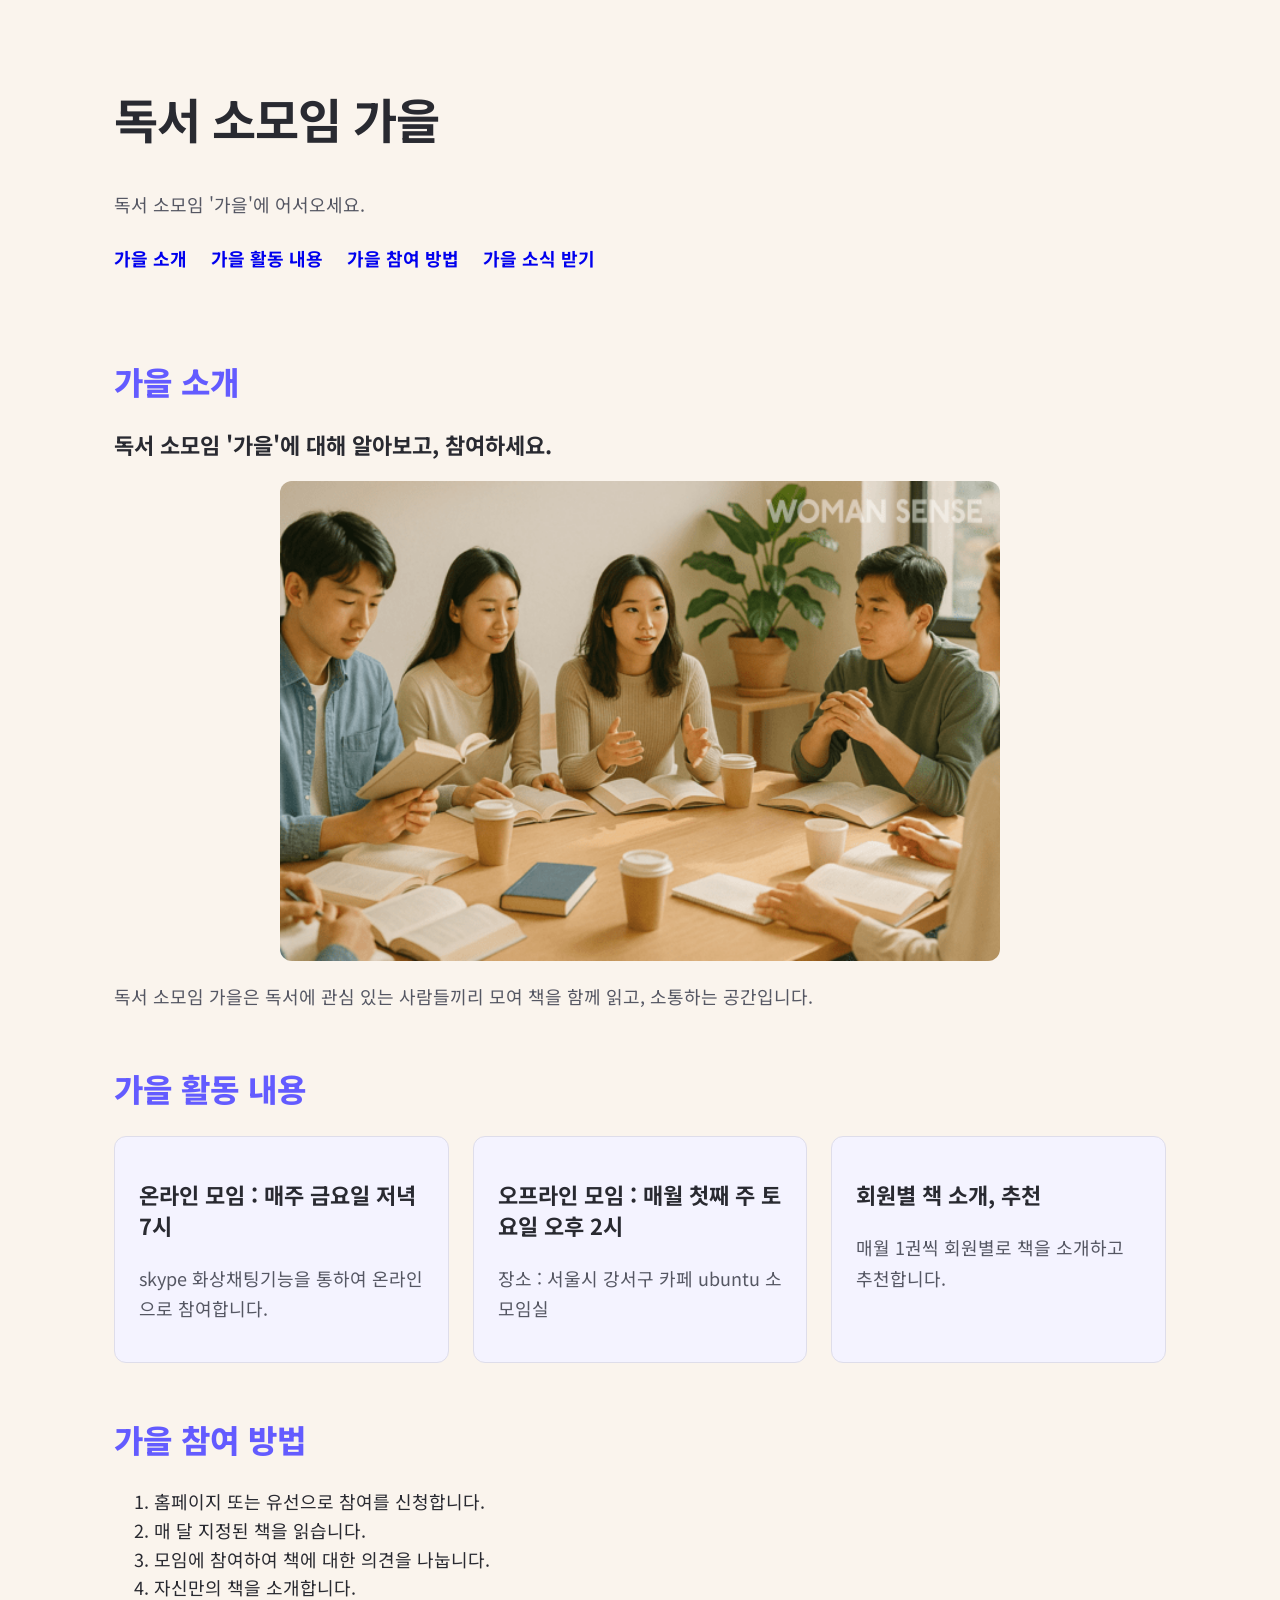
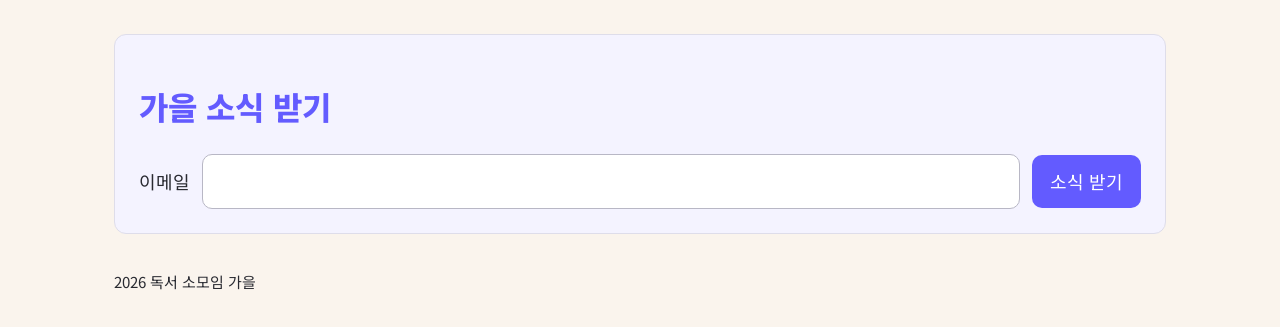
==== index.html @ 77565bc6 "3주차 css 실습" ====
<!DOCTYPE html>
<html lang="ko">
<head>
  <meta charset="UTF-8">
  <title>독서 가을</title>

  <link rel="preconnect" href="https://fonts.googleapis.com">
  <link rel="preconnect" href="https://fonts.gstatic.com" crossorigin>
  <link href="https://fonts.googleapis.com/css2?family=Noto+Sans+KR:wght@100..900&display=swap" rel="stylesheet">
  <link rel="stylesheet" href="style.css">
</head>
<body>
  <!-- UX계획

    사용자 : 독서 소모임 '가을'에 대해 알고 싶은 사람
    목적 : 독서 소모임 '가을'에 대한 정보를 전달하고 참여를 유도한다.
    핵심 행동 : 가을에 대한 정보를 확인하고 소모임에 참여한다.
    정보 순서 : 소모임 소개, 활동 내용, 참여 방법, 소식받기

    -->


    <header>
      <h1>독서 소모임 가을</h1>
      <p>독서 소모임 '가을'에 어서오세요.</p>

      <nav aria-label = "주요 메뉴">
          <a href = "#about"> 가을 소개</a>
          <a href = "#features"> 가을 활동 내용</a>
          <a href = "#steps"> 가을 참여 방법</a>
          <a href = "#subscribe"> 가을 소식 받기</a>
      </nav>
    </header>

    <main>
        <section id = "about">
          
          <h2>가을 소개 </h2>
          <h3>독서 소모임 '가을'에 대해 알아보고, 참여하세요.</h3>
      
          <img src="assets/images/service.png" 
                alt="독서 소모임 가을 이미지">
          <p> 독서 소모임 가을은 독서에 관심 있는 사람들끼리 모여 책을 함께 읽고, 소통하는 공간입니다. </p>

        </section>

        <section id="features">

          <h2>가을 활동 내용</h2>
          <ul class="features-list">
            <li class="feature-card">
              <h3> 온라인 모임 : 매주 금요일 저녁 7시 </h3>
              <p> skype 화상채팅기능을 통하여 온라인으로 참여합니다.</p>
            </li>
            
            <li class="feature-card">
              <h3> 오프라인 모임 : 매월 첫째 주 토요일 오후 2시 </h3>
              <p> 장소 : 서울시 강서구 카페 ubuntu 소모임실</p>
            </li>
            <li class="feature-card">
              <h3> 회원별 책 소개, 추천</h3>
              <p> 매월 1권씩 회원별로 책을 소개하고 추천합니다.</p>
            </li>
          </ul>

        </section>
        
        <section id = "steps">
          
             <h2> 가을 참여 방법 </h2>
               <ol>
                <li> 홈페이지 또는 유선으로 참여를 신청합니다. </li>
                <li> 매 달 지정된 책을 읽습니다. </li>
                <li> 모임에 참여하여 책에 대한 의견을 나눕니다. </li>
                <li> 자신만의 책을 소개합니다. </li>
               </ol>

        </section>
        
        <section id = "subscribe" class="subscribe-card">
          <h2> 가을 소식 받기 </h2>
          <form>
            <label for="email"> 이메일</label>
            <input type="email" id="email" name="email">
            <button type="submit"> 소식 받기 </button>
          
          </form>
       
          
        </section>
        
      </main>

    <footer>
      <small> 2026 독서 소모임 가을 </small>
      
    </footer>
    
    
    

 


</body>
</html>
---- style.css ----
body{
    color: #292a31;
    font-family: 'Noto Sans KR', sans-serif;
    font-size: 18px;
    line-height: 1.6;
    margin: 0;
    background-color: #faf4ed;
}

header,
main,
footer{
    max-width: 1100px;
    margin: 0 auto;
    padding-left: 24px;
    padding-right: 24px;
}

header{
    padding-top: 48px;
    padding-bottom: 32px;

}

section{
    margin-top: 56px;
}

footer{
    padding-top: 32px;
    padding-bottom: 32px;
}

img{
    display: block;
    width: 100%;
    max-width: 720px;
    height: auto;
    margin: 20px auto;
    border-radius: 12px;
}

nav{
    display: flex;
    gap: 24px;
    margin-top: 24px;
}

nav a{
    clolr: #5b5876;
    font-weight: 700;
    text-decoration: none;
   
}

h1{
    font-size: 48px;
    font-weight: 800px;
    line-weight: 1.2;
    letter-spacing: -0.02em;

}

h2{
     color: #635bff;
     font-size: 32px;
     font-weight: 800;
     line-height: 1.3;

}

h3{
    font-size: 22px;
    font-weight: 700;
    line-height: 1.4;
}

p{ 
    color: #555763;
    line-height: 1.7;
}


.features-list {
    list-style-type: none;
    padding-left: 0;
    margin: 0;
    display: flex;
    align-items: stretch;
    gap: 24px;
}

.feature-card{
    flex:1;
    padding: 20px 24px;
    margin-bottom: 0px;
    border: 1px solid #deddea;
    border-radius: 12px;
    background-color: #f4f3ff;
}


*,
*::before,
*::after {
    box-sizing: border-box;

}

.subscribe-card{
    padding: 24px;
    margin-top: 32px;
    background-color:#f4f3ff;
    border : 1px solid #deddea;
    border-radius: 12px;

}

form{
    display: flex;
    align-items: center;
    gap: 12px;
}

input{
    flex: 1;
    min-width: 0;
    padding: 12px;
    border: 1px solid #b8b7c5;
    border-radius: 10px;
}

button{
    padding: 12px 18px;
    border: 0;
    border-radius: 10px;
    color: #ffffff;
    background-color: #635bff;
    cursor: pointer;
    transition: background-color 0.2s, transform 0.2s;

}

input,
button{
    font: inherit;
    
}


button:hover{
    background-color: #4b43db;
}

button:focus, 
input:focus{
    outline: 3px solid #b965ff;
    outline-offset: 2px;

}

button:active{
    transform: translateY(1px);
}
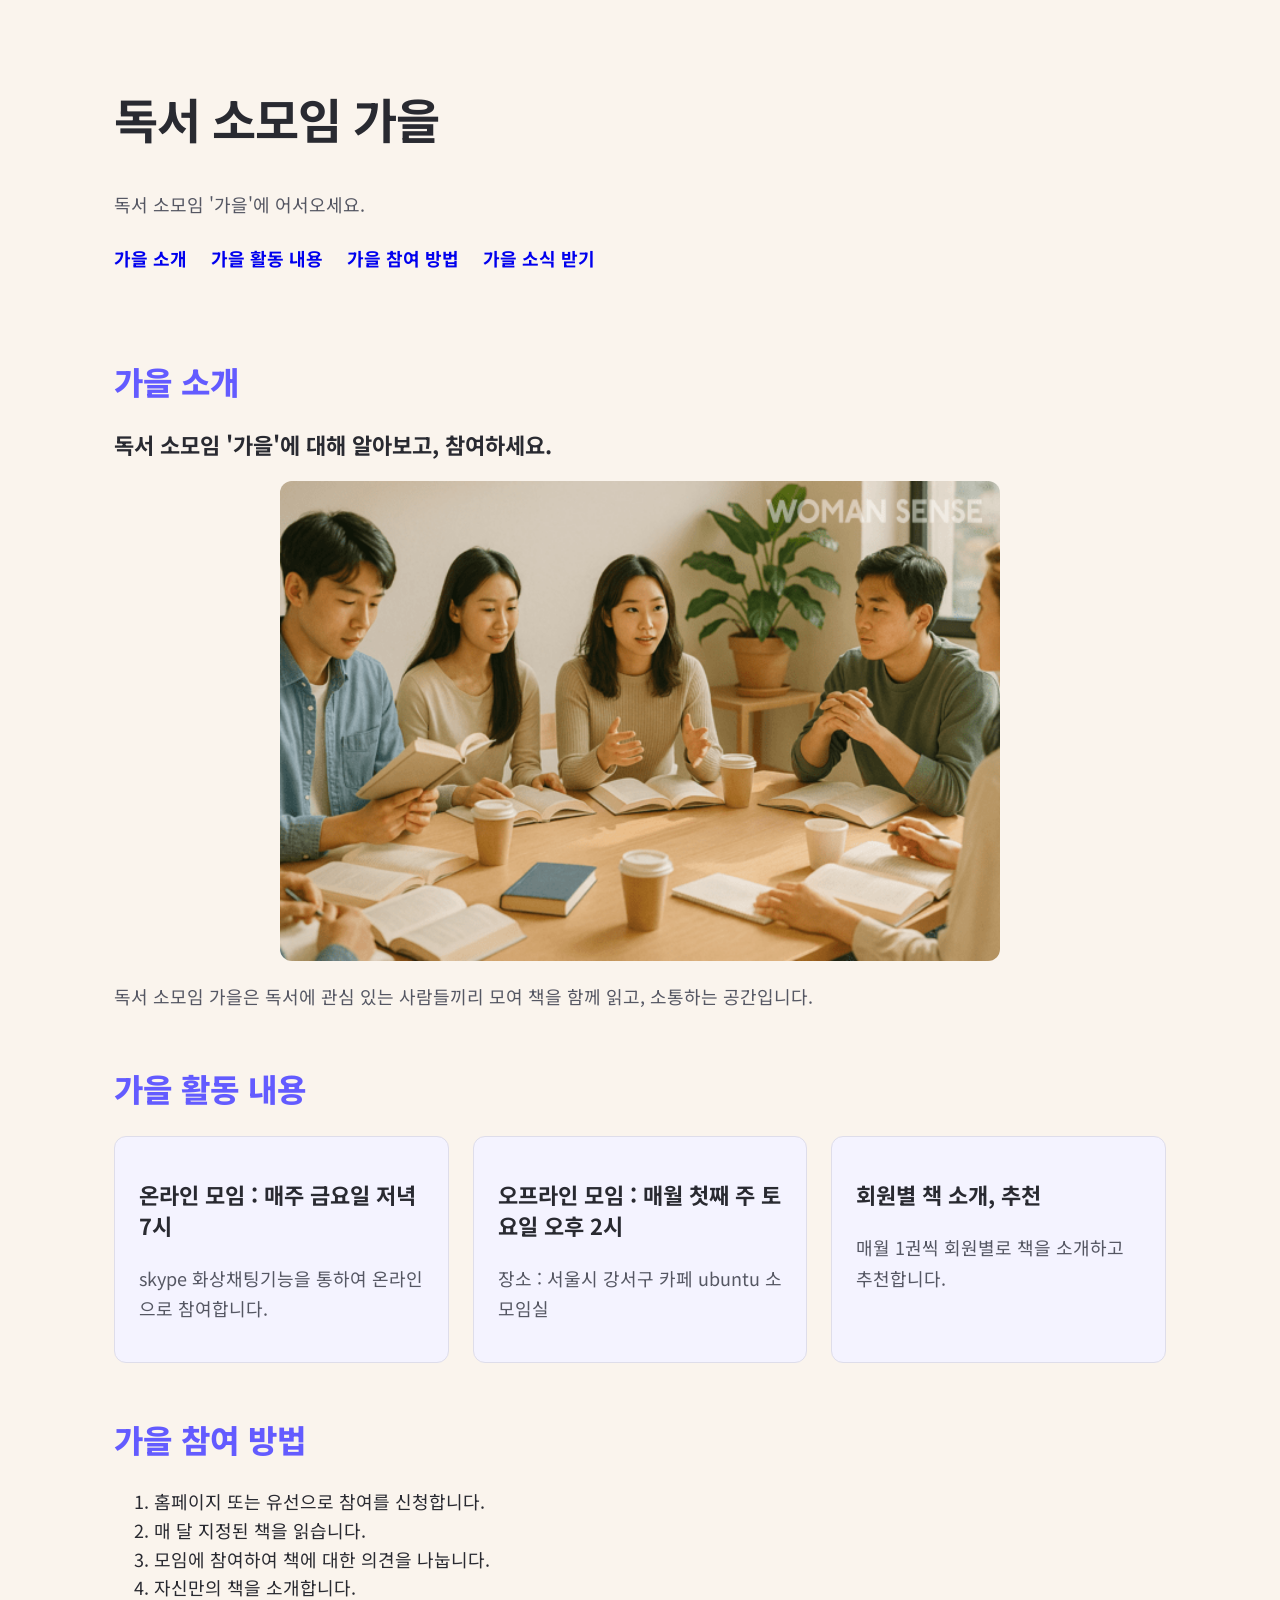
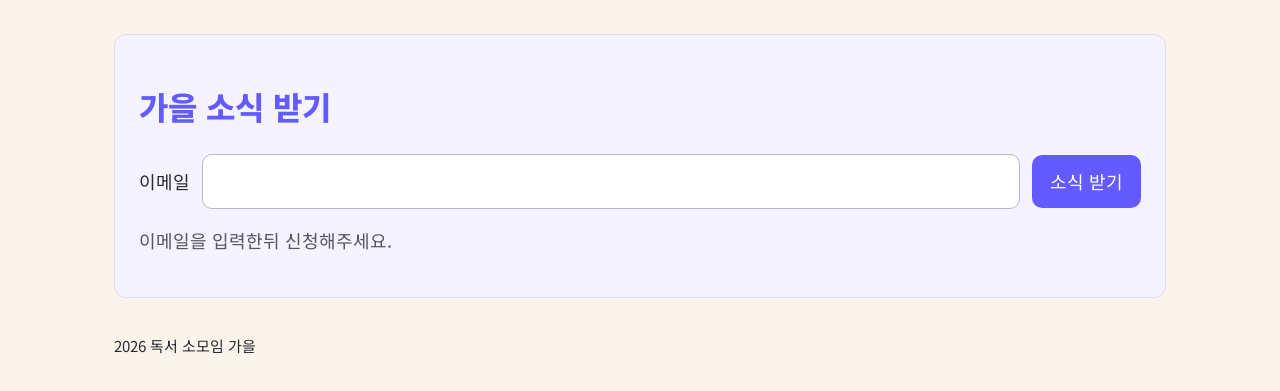
==== commit 2896b237: "5주차 javaScript 인터랙션 추가" ====
--- a/index.html
+++ b/index.html
@@ -2,6 +2,7 @@
 <html lang="ko">
 <head>
   <meta charset="UTF-8">
+  <meta name="viewport" content="width=device-width, initial-scale=1.0">
   <title>독서 가을</title>
 
   <link rel="preconnect" href="https://fonts.googleapis.com">
@@ -79,13 +80,14 @@
         
         <section id = "subscribe" class="subscribe-card">
           <h2> 가을 소식 받기 </h2>
-          <form>
+          <form id="subscribe-form">
             <label for="email"> 이메일</label>
             <input type="email" id="email" name="email">
-            <button type="submit"> 소식 받기 </button>
-          
+            <button id="subscribeButton" type="submit"> 소식 받기 </button>
           </form>
-       
+          <p id="subscribeMessage" aria-live="polite">
+              이메일을 입력한뒤 신청해주세요.
+          </p>
           
         </section>
         
@@ -99,8 +101,9 @@
     
     
 
- 
+   
 
+    <Script src="script.js"></Script>
 
 </body>
 </html>
--- a/style.css
+++ b/style.css
@@ -10,7 +10,12 @@
 header,
 main,
 footer{
+    /* 좁은 화면에서도 사용 가능한 너비에 맞춰 줄어듭니다 */
+    width: 100%;
+
+    /* 넓은 화면에서도 콘텐츠는 1100px보다 커지지 않습니다 */
     max-width: 1100px;
+
     margin: 0 auto;
     padding-left: 24px;
     padding-right: 24px;
@@ -42,6 +47,9 @@
 
 nav{
     display: flex;
+
+    flex-wrap: wrap;
+
     gap: 24px;
     margin-top: 24px;
 }
@@ -85,13 +93,16 @@
     list-style-type: none;
     padding-left: 0;
     margin: 0;
-    display: flex;
-    align-items: stretch;
+
+    display: grid;
+
+    grid-template-columns: repeat(auto-fit, minmax(260px, 1fr));
+
     gap: 24px;
 }
 
 .feature-card{
-    flex:1;
+    min-width: 0;
     padding: 20px 24px;
     margin-bottom: 0px;
     border: 1px solid #deddea;
@@ -163,3 +174,79 @@
     transform: translateY(1px);
 }
 
+#subscribeMessage{
+        margin-top: 16px;
+        color: #555763;
+}
+    
+#subscribeMessage.is-success {
+        color: #245c3a;
+        background-color: #e7f7ed;
+        padding: 12px;
+        border-radius: 10px;
+        font-weight: 700;
+}
+
+#subscribeButton:disabled{
+        color: #ffffff;
+        background-color: #a8a8b2;
+        cursor: not-allowed;}
+
+
+/* 웹페이지가 표시되는 가로 폭이 768px 이하일때만 적용 */
+@media (max-width: 768px){
+    body{
+        font-size: 16px;
+    }
+
+    header{
+        padding-top: 32px;
+        padding-bottom: 24px;
+    }
+
+    section{
+        margin-top: 40px;
+    }
+
+    h1{
+        font-size: 36px;
+    }
+
+    h2{
+        font-size: 28px;
+    }
+    /* 가로 메뉴를 위에서 아래로 배치 */
+    nav{
+        flex-direction: column;
+        align-items: stretch;
+        gap: 8px;
+    
+    }
+
+    nav a{
+        padding: 8px 0;
+    }
+   
+    .feature-list{
+       grid-template-columns: 1fr;
+        
+    }
+
+    /* 이메일 입력창과 버튼도 한 열로 배치*/
+    form{
+        flex-direction: column;
+        align-items: stretch;
+    }
+    
+    input,
+    button{
+        width: 100%;
+    }
+
+    button{
+        min-height: 48px;
+    }
+
+
+}
+
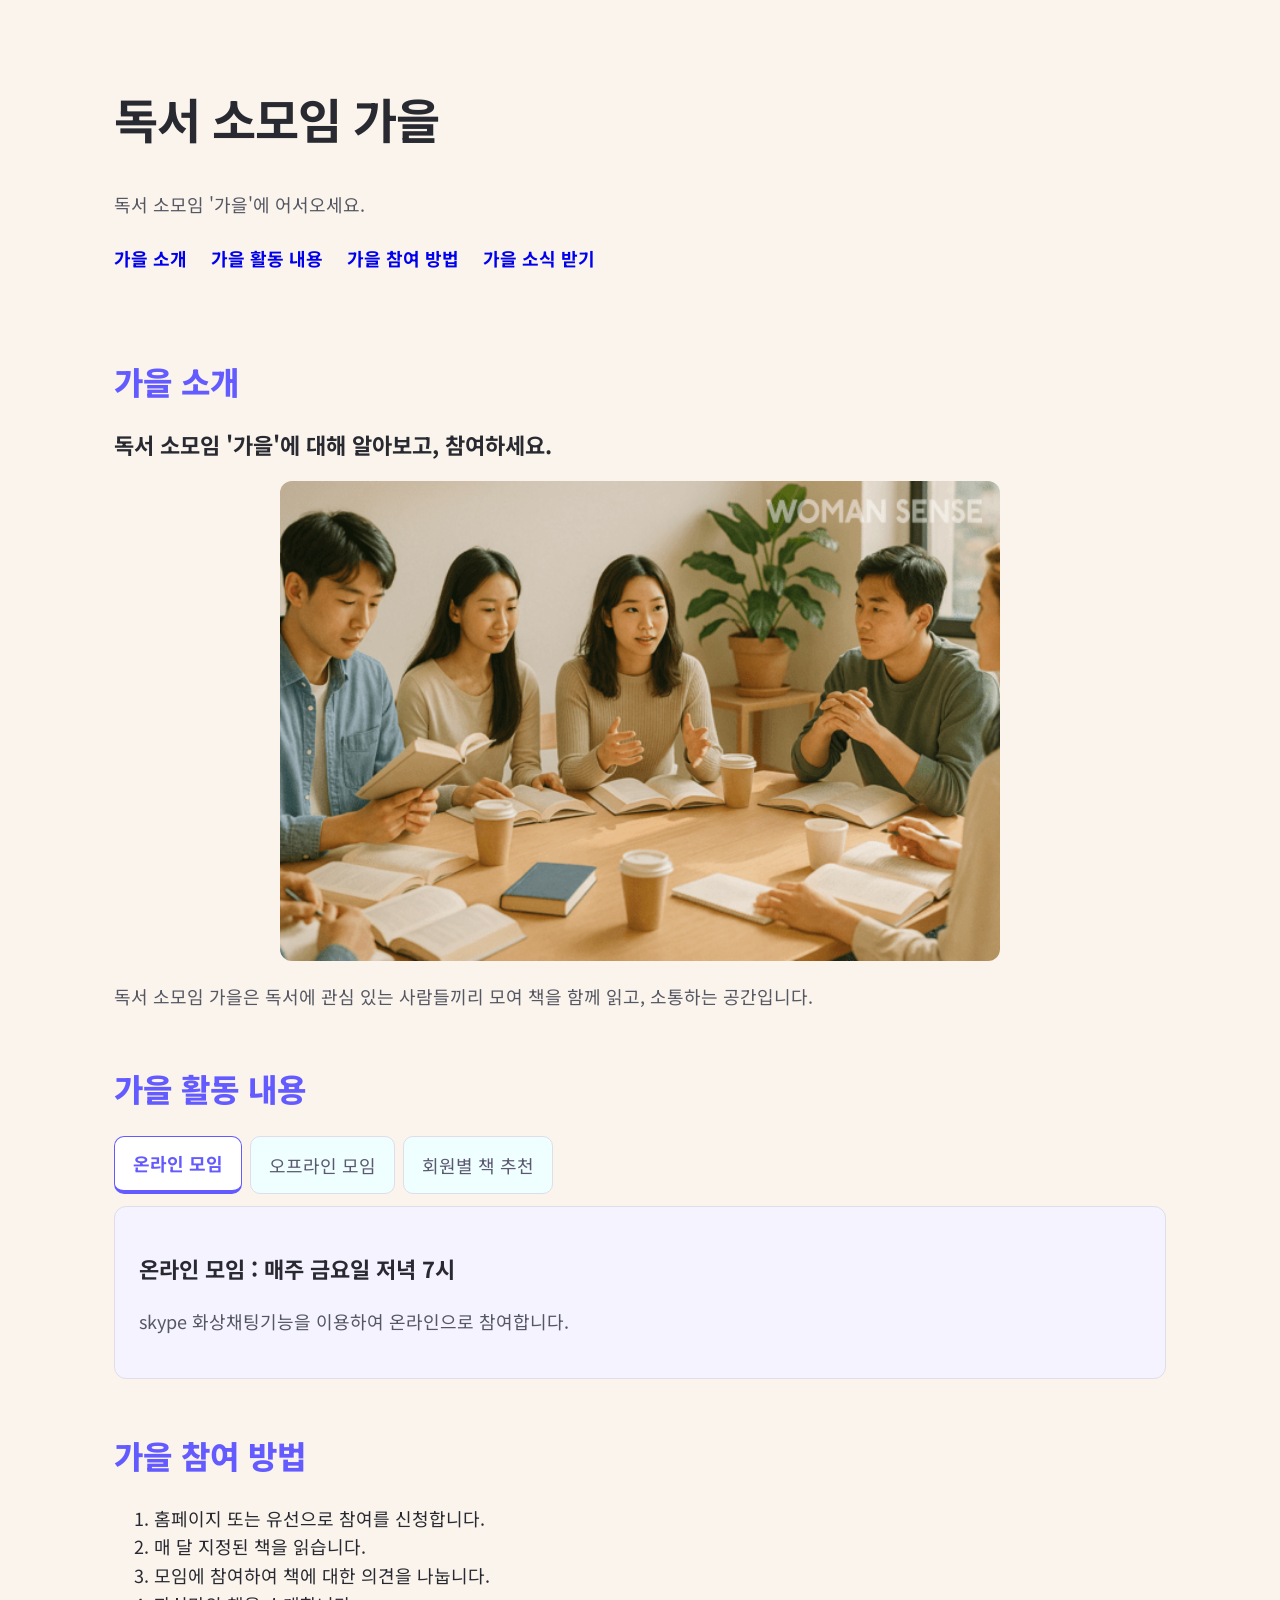
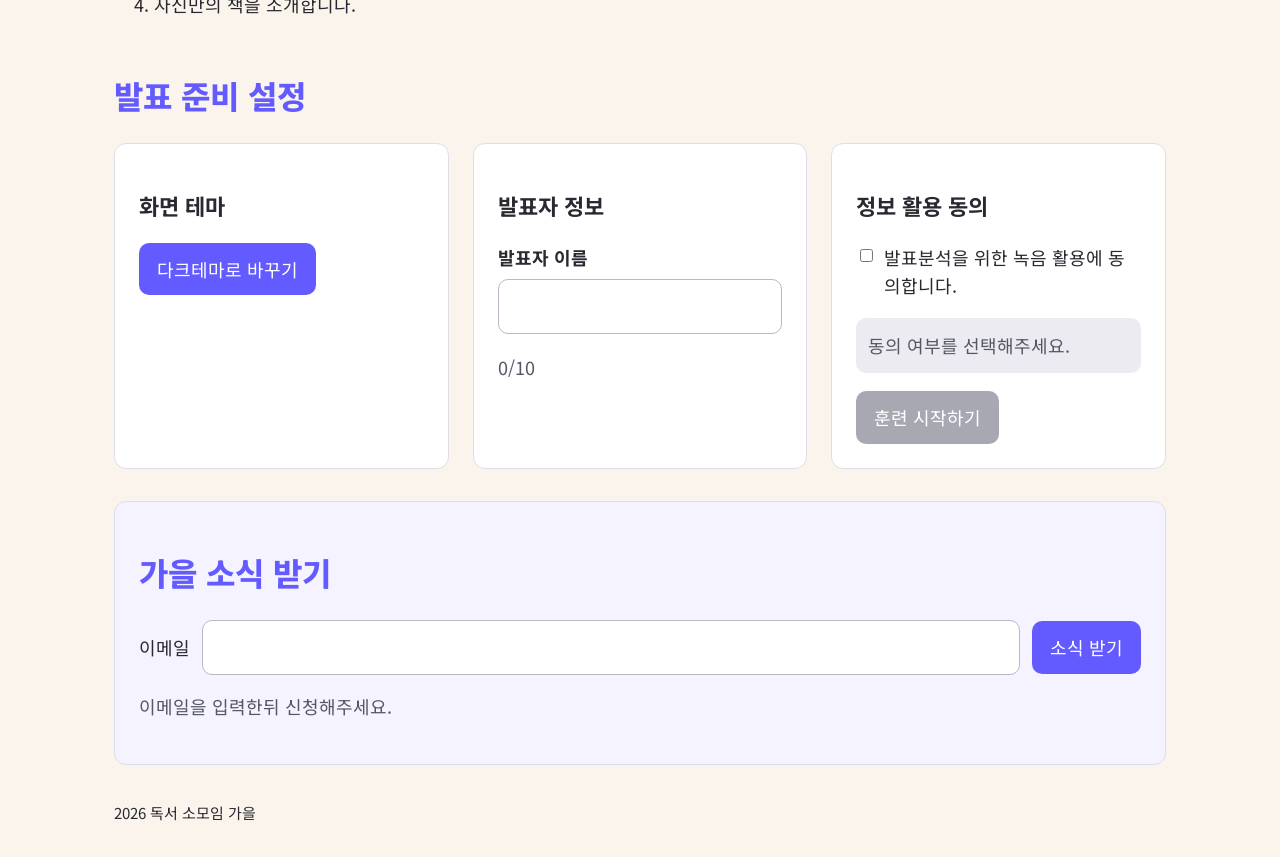
==== commit e2e3233c: "6주차 실습" ====
--- a/index.html
+++ b/index.html
@@ -48,21 +48,71 @@
         <section id="features">
 
           <h2>가을 활동 내용</h2>
-          <ul class="features-list">
-            <li class="feature-card">
-              <h3> 온라인 모임 : 매주 금요일 저녁 7시 </h3>
-              <p> skype 화상채팅기능을 통하여 온라인으로 참여합니다.</p>
-            </li>
+
+          <div class="tabs" role="tablist" aria-label="기능 선택">
+            <button
+              id="tab-practice"
+              class="tab is-active"
+              type="button"
+              role="tab"
+              aria-selected="true"
+              aria-controls="feature-practice"
+              data-target="feature-practice">
+              온라인 모임
+              </button>
             
-            <li class="feature-card">
-              <h3> 오프라인 모임 : 매월 첫째 주 토요일 오후 2시 </h3>
-              <p> 장소 : 서울시 강서구 카페 ubuntu 소모임실</p>
-            </li>
-            <li class="feature-card">
-              <h3> 회원별 책 소개, 추천</h3>
-              <p> 매월 1권씩 회원별로 책을 소개하고 추천합니다.</p>
-            </li>
-          </ul>
+            
+            <button
+              id="tab-audience"
+              class="tab"
+              type="button"
+              role="tab"
+              aria-selected="false"
+              aria-controls="feature-audience"
+              data-target="feature-audience">
+              오프라인 모임
+              </button>
+
+            <button
+              id="tab-feedback"
+              class="tab"
+              type="button"
+              role="tab"
+              aria-selected="false"
+              aria-controls="feature-feedback"
+              data-target="feature-feedback">
+              회원별 책 추천
+              </button>
+          </div>
+
+          <div
+            id="feature-practice"
+            class="panel is-active"
+            role="tabpanel"
+            aria-labelledby="tab-practice">
+            <h3> 온라인 모임 : 매주 금요일 저녁 7시</h3>
+            <p> skype 화상채팅기능을 이용하여 온라인으로 참여합니다. </p>
+          </div>
+
+          <div 
+            id="feature-audience"
+            class="panel"
+            role="tabpanel"
+            aria-labelledby="tab-audience"
+            hidden>
+            <h3> 오프라인 모임 : 매주 토요일 오전 10시 </h3>
+            <p> 장소 : 서울시 강서구 카페 ubuntu 소모임실 </p>
+          </div>
+
+          <div
+            id="feature-feedback"
+            class="panel"
+            role="tabpanel"
+            aria-labelledby="tab-feedback"
+            hidden>
+            <h3> 회원별 책 추천 </h3>
+            <p> 매달 회원들이 추천한 책을 선정하여 함께 읽고, 토론합니다. </p>
+          </div>
 
         </section>
         
@@ -77,7 +127,44 @@
                </ol>
 
         </section>
+
+        <section id = "event-practice">
+          <h2> 발표 준비 설정</h2>
+
+          <div class="event-grid">
+            <article class="event-card">
+              <h3>화면 테마</h3>
+              <button id="themeButton" type="button">다크테마로 바꾸기</button>
+            </article>
+
+            <article class="event-card">
+              <h3> 발표자 정보 </h3>
+              <label for="nickname">발표자 이름</label>
+              <input type="text" id="nickname" maxlength="10">
+              <p id="nicknameCount" aria-live="polite">0/10</p> 
+              </article> 
+            
+            <article class="event-card">
+              <h3> 정보 활용 동의</h3>
+              <label class="agree-row">
+                <input type="checkbox" id="agreeCheck">
+                발표분석을 위한 녹음 활용에 동의합니다.
+              </label>  
+              <p id="agreeMessage" aria-live="polite">
+                동의 여부를 선택해주세요. 
+              </p>
+              
+              <button id="startButton" type="button" disabled>
+                훈련 시작하기
+              </button>
+            </article>
+          </div>
+        </section>
         
+
+
+
+
         <section id = "subscribe" class="subscribe-card">
           <h2> 가을 소식 받기 </h2>
           <form id="subscribe-form">
--- a/style.css
+++ b/style.css
@@ -190,8 +190,132 @@
 #subscribeButton:disabled{
         color: #ffffff;
         background-color: #a8a8b2;
-        cursor: not-allowed;}
-
+        cursor: not-allowed;
+}
+
+.event-grid{
+    display: grid;
+    grid-template-columns: repeat(auto-fit, minmax(260px, 1fr));
+    gap: 24px;
+}
+
+.event-card{
+    min-width: 0;
+    padding: 24px;
+    border: 1px solid #deddea;
+    border-radius: 12px;
+    background-color: #ffffff;
+}
+
+.event-card label:not(.agree-row){
+    display: block;
+    margin-bottom: 8px;
+    font-weight: 700;
+}
+
+.event-card input[type="text"]{
+    width: 100%;
+    
+}
+
+.agree-row{
+    display: flex;
+    align-items: flex-start;
+    gap: 8px;
+}
+
+.agree-row input{
+    flex: 0 0 auto;
+    margin-top: 6px;
+}
+
+#startButton:disabled {
+    color: #ffffff;
+    background-color: #a8a8b2;
+    cursor: not-allowed;
+}
+
+body.dark{
+    color: #f4f4f8;
+    background-color: #20212a;
+}
+
+body.dark p,
+body.dark nav a{
+    color: #d8b8e2;   
+}
+
+body.dark .feature-card,
+body.dark .event-card,
+body.dark .subscribe-card{
+    background-color: #50515f;
+    border-color: #2d2e38
+}
+
+#agreeMessage{
+    padding: 12px;
+    border-radius: 10px;
+    background-color: #ecebf2;
+}
+
+#agreeMessage.is-ready{
+    color: #245c3a;
+    background-color: #e7f7ed;
+    font-weight: 700;
+}
+
+.tabs{
+    display: flex;
+    flex-wrap: wrap;
+    gap: 8px;
+    margin-bottom: 12px;
+}    
+
+.tab{
+    color: #5b5870;
+    background-color: #efffff;
+    border: 1px solid #deddea;
+}
+
+.tab:hover{
+    color: #efffff;
+    background-color: #4b43db;
+}
+
+.tab.is-active{
+    color: #635bff;
+    background-color: #ffffff;
+    border-color: #635bff;
+    border-bottom: 4px solid currentColor;
+    font-weight: 700;
+}
+
+.panel{
+    padding: 24px;
+    border: 1px solid #deddea;
+    border-radius: 12px;
+    background-color: #f4f3ff;
+}
+
+.panel[hidden]{
+    display: none;
+}
+
+body.dark .tab{
+    color : #d8d8e2;
+    background-color: #2d2e38;
+    border-color: #50515f;
+}
+
+body.dark .tab.is-active{
+    color: #b9b5ff;
+    border-color: #b8b5ff;
+}
+
+body.dark .panel{
+    background-color: #2d2e38;
+    border-color: #50515f;
+}
 
 /* 웹페이지가 표시되는 가로 폭이 768px 이하일때만 적용 */
 @media (max-width: 768px){
@@ -247,6 +371,15 @@
         min-height: 48px;
     }
 
-
-}
-
+    .tabs {
+        flex-direction: column;
+        align-items: stretch;
+
+    }
+
+    .tab {
+        width: 100%;
+        text-align: left;
+    }
+}
+
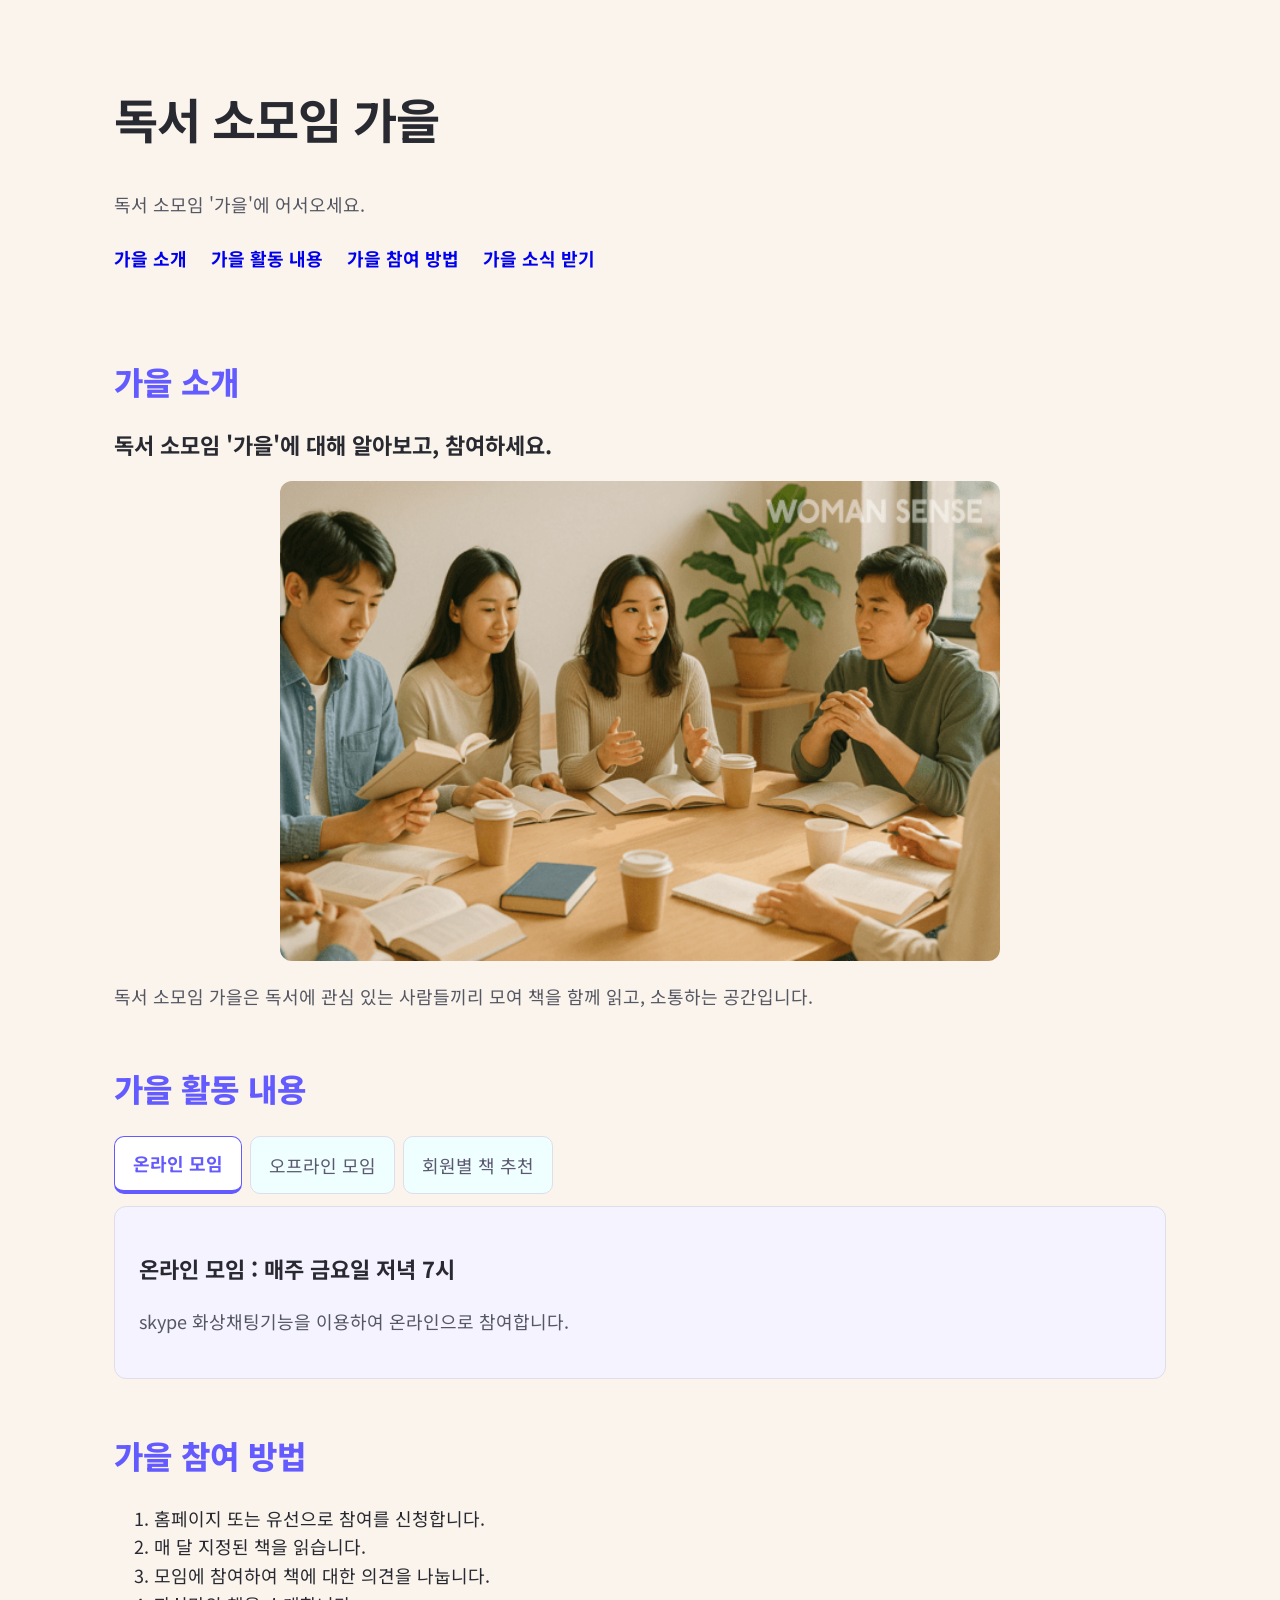
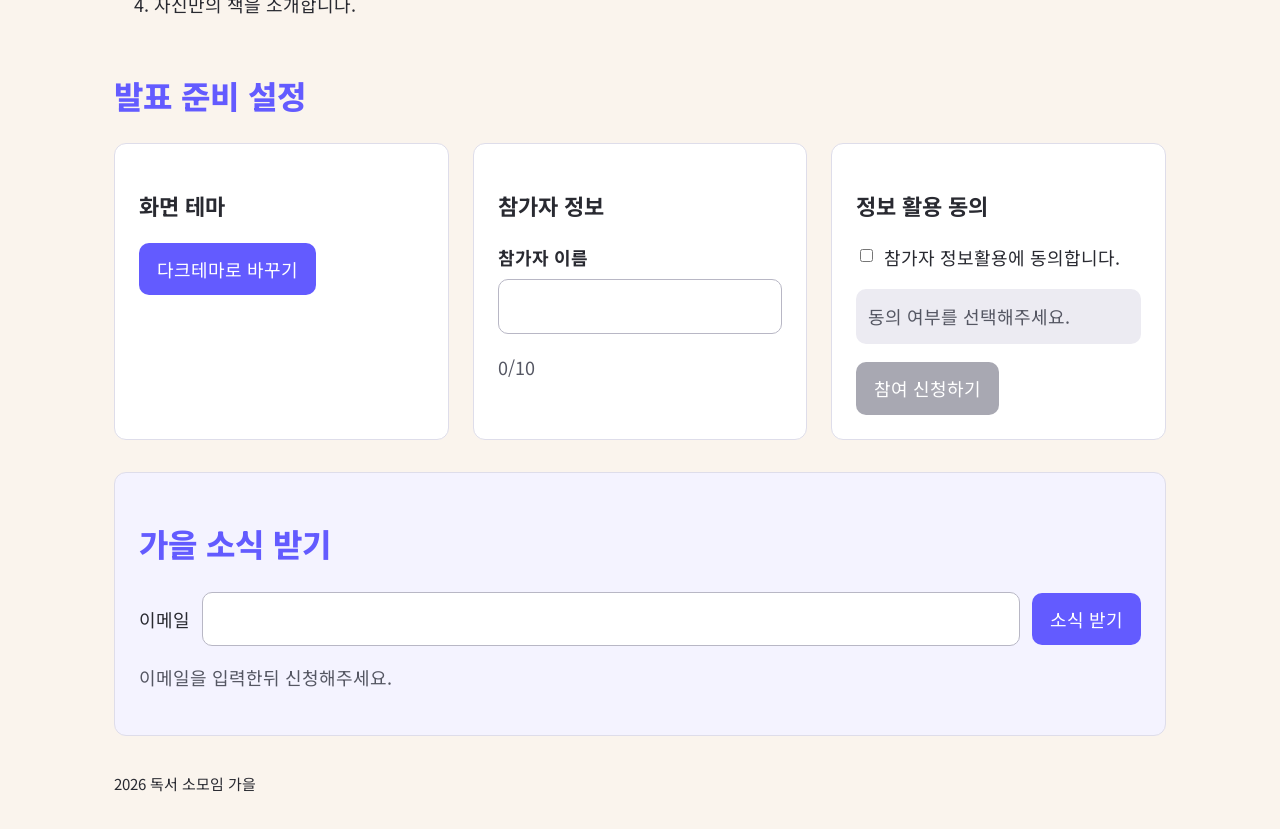
==== commit de39ee08: "6주차 오류 수정" ====
--- a/index.html
+++ b/index.html
@@ -138,8 +138,8 @@
             </article>
 
             <article class="event-card">
-              <h3> 발표자 정보 </h3>
-              <label for="nickname">발표자 이름</label>
+              <h3> 참가자 정보 </h3>
+              <label for="nickname">참가자 이름</label>
               <input type="text" id="nickname" maxlength="10">
               <p id="nicknameCount" aria-live="polite">0/10</p> 
               </article> 
@@ -148,14 +148,14 @@
               <h3> 정보 활용 동의</h3>
               <label class="agree-row">
                 <input type="checkbox" id="agreeCheck">
-                발표분석을 위한 녹음 활용에 동의합니다.
+                참가자 정보활용에 동의합니다.
               </label>  
               <p id="agreeMessage" aria-live="polite">
                 동의 여부를 선택해주세요. 
               </p>
               
               <button id="startButton" type="button" disabled>
-                훈련 시작하기
+                참여 신청하기
               </button>
             </article>
           </div>
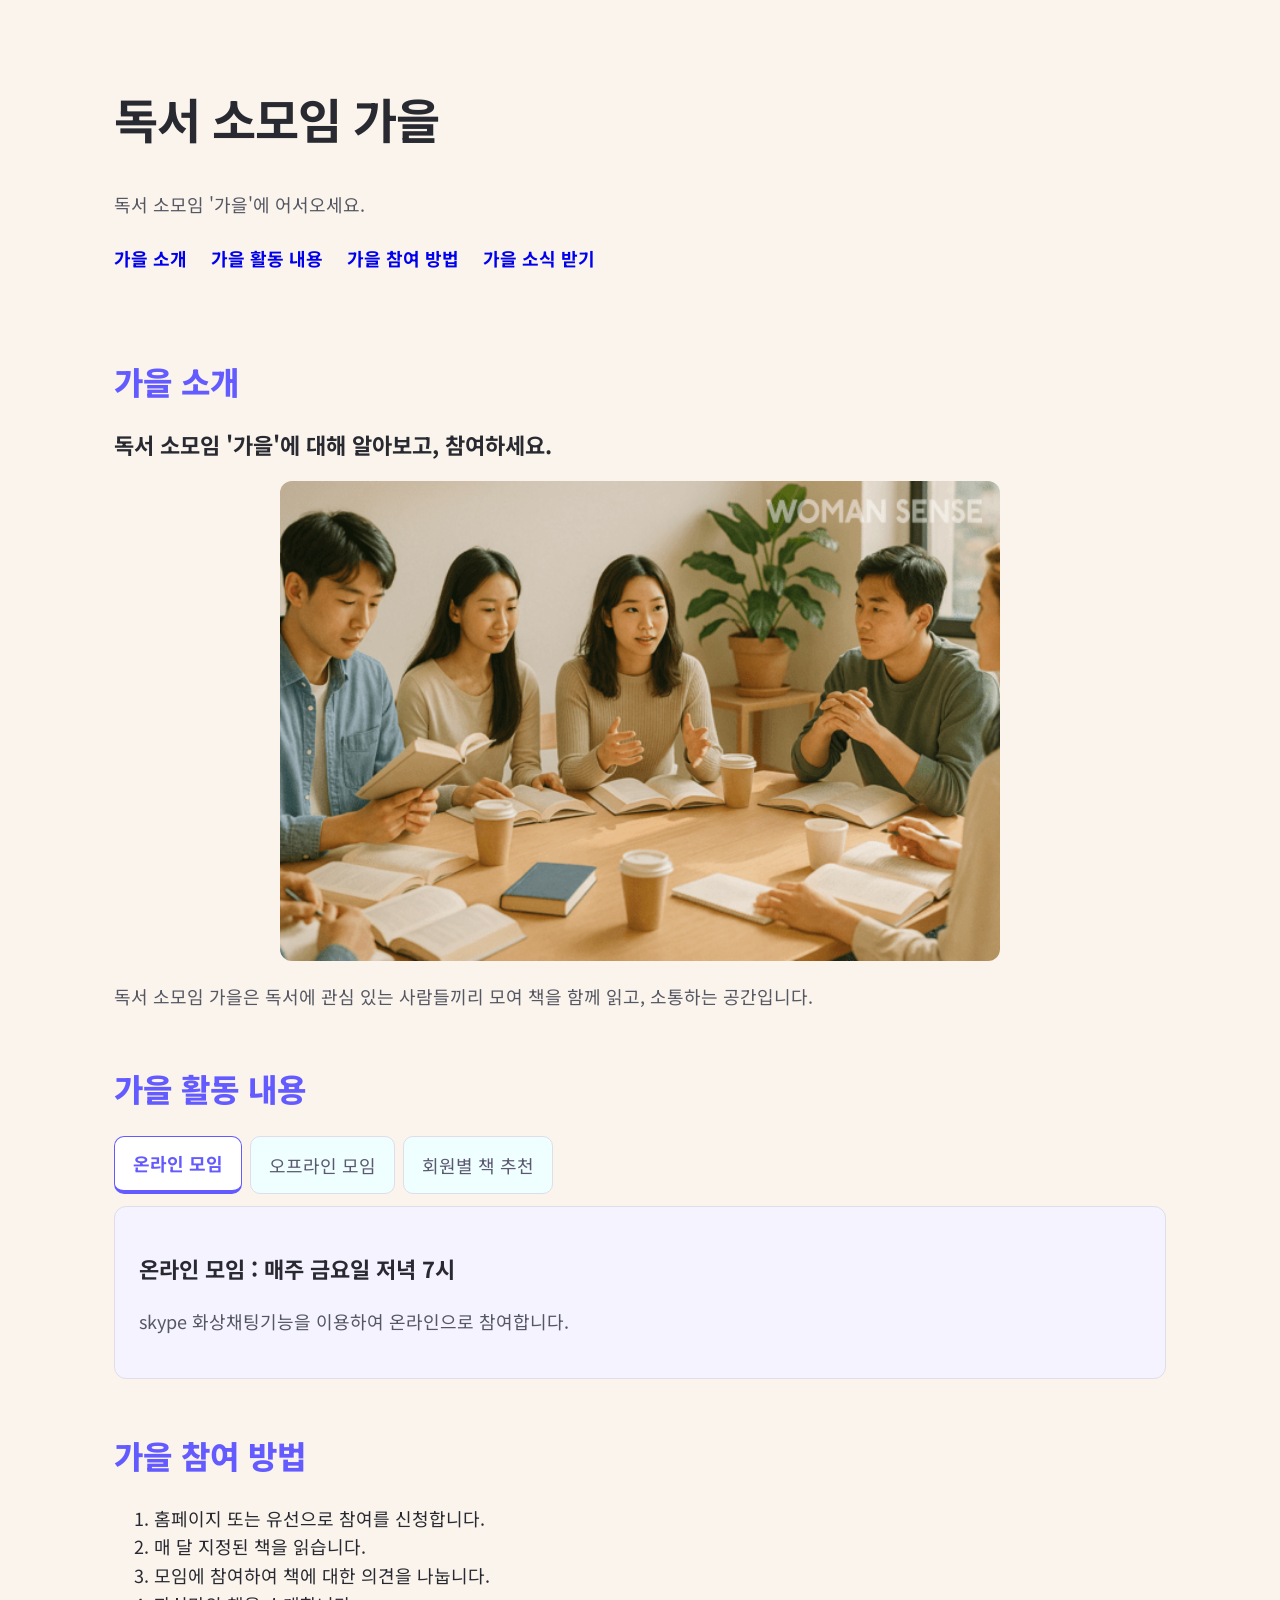
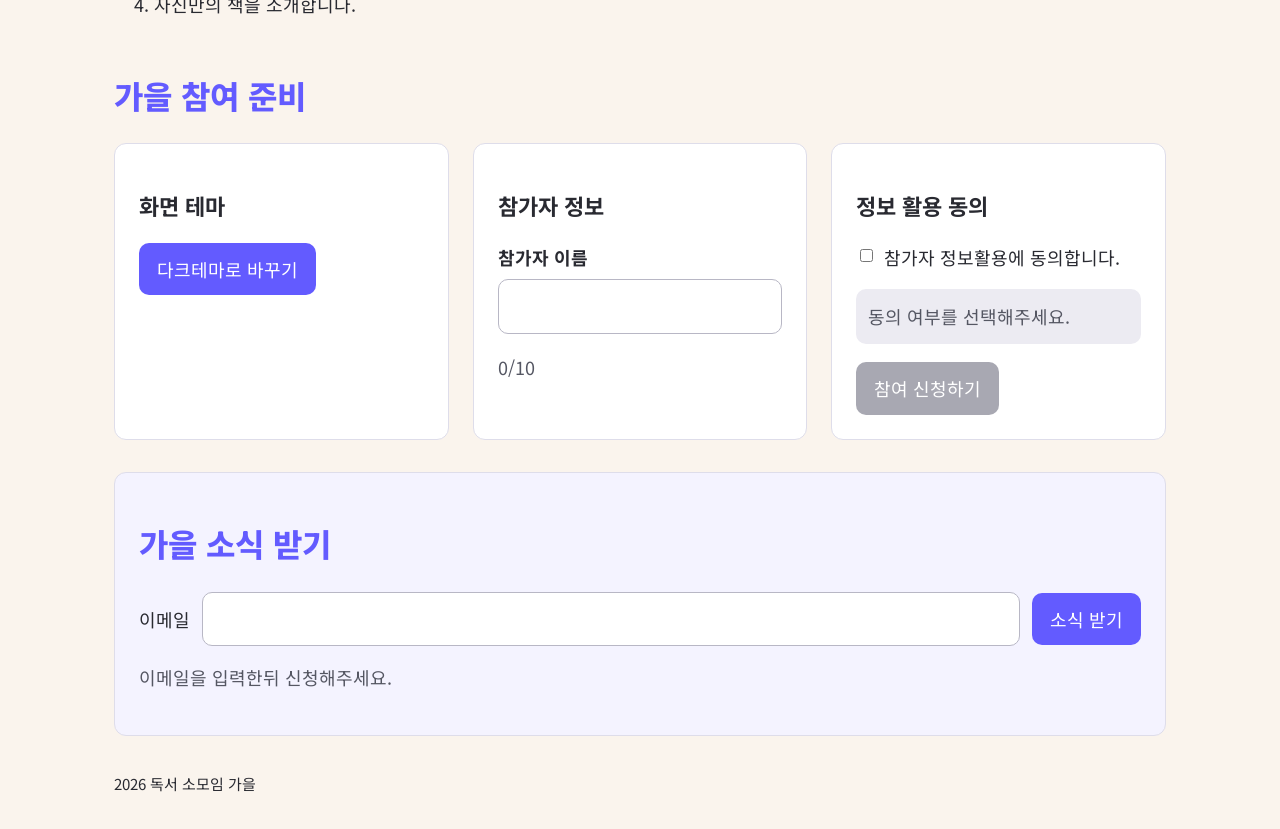
==== commit 2026b6d7: "6주차 수정" ====
--- a/index.html
+++ b/index.html
@@ -129,7 +129,7 @@
         </section>
 
         <section id = "event-practice">
-          <h2> 발표 준비 설정</h2>
+          <h2> 가을 참여 준비 </h2>
 
           <div class="event-grid">
             <article class="event-card">
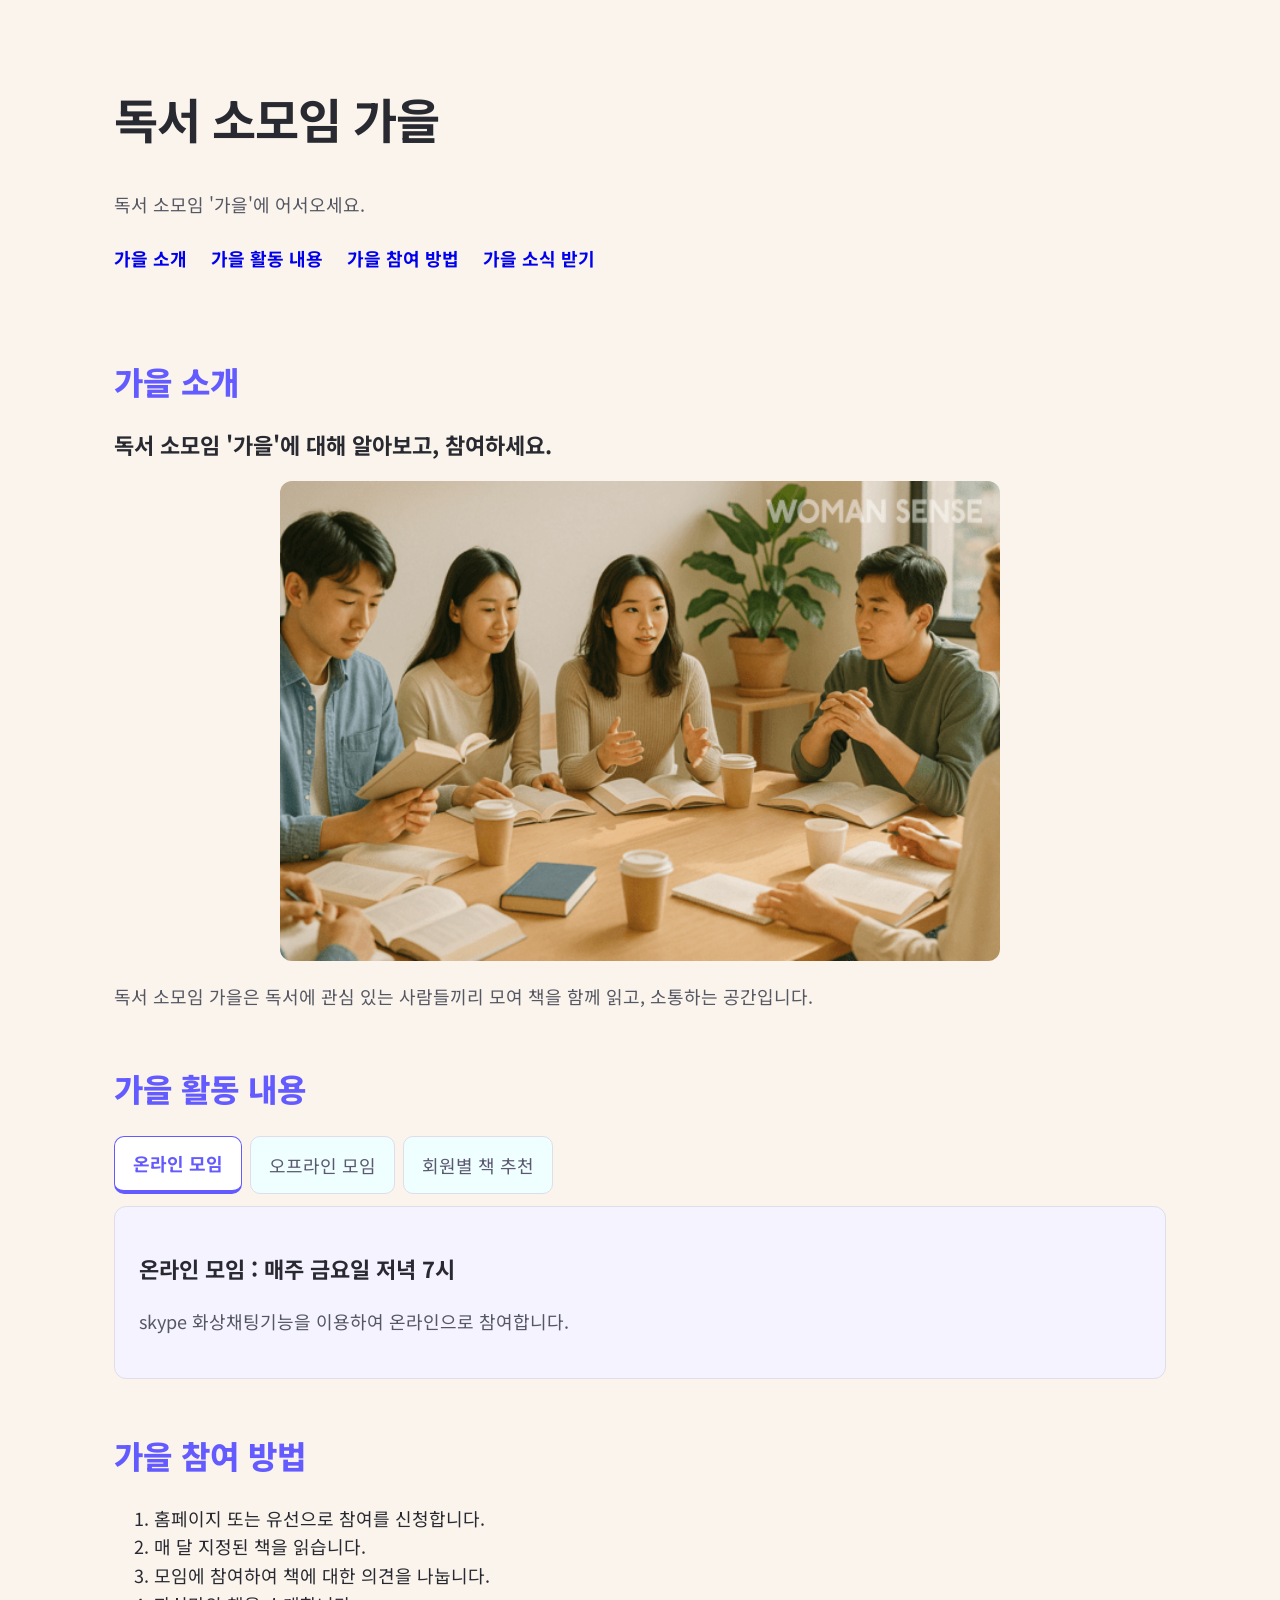
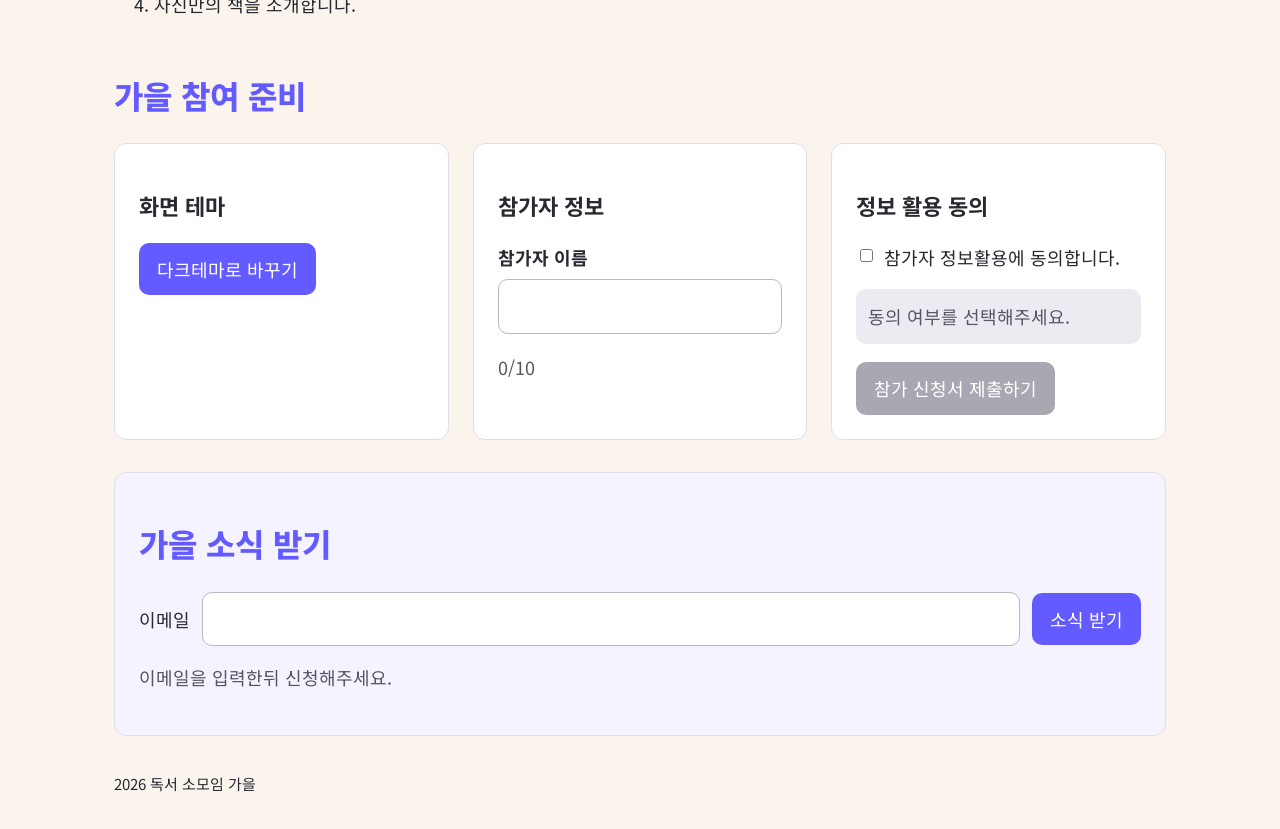
==== commit 1afd7e07: "7주차 실습" ====
--- a/index.html
+++ b/index.html
@@ -129,7 +129,7 @@
         </section>
 
         <section id = "event-practice">
-          <h2> 가을 참여 준비 </h2>
+          <h2> 가을 참여 준비 </h2>       
 
           <div class="event-grid">
             <article class="event-card">
@@ -155,13 +155,77 @@
               </p>
               
               <button id="startButton" type="button" disabled>
-                참여 신청하기
+                참가 신청서 제출하기
               </button>
             </article>
           </div>
         </section>
-        
-
+
+        <dialog id = "recording-dialog" aria-labelledby="recording-title" aria-describedby="recording-description">
+          <h2 id="recording-title"> 정보 활용 안내</h2>
+          <p id="recording-description">참가 신청에 참가자 정보를 활용할 수 있습니다.</p>
+          <div class = "dialog-actions">
+            <button id = "recording-cancel" type="button"> 돌아가기</button>
+            <button id = "recording-confirm" type="button"> 동의하고 신청서 제출하기</button>
+          </div>
+        </dialog>
+
+        <section id = "training-flow" class="training-flow" hidden>
+          <h2> 참가 신청</h2>
+          <p class = "progress" aria-label="신청 진행 단계">
+            <span class="progress__item">1. 가장 좋아하는 책</span>
+            <span class="progress__item">2. 작년 읽은 책은 몇 권?</span>
+            <span class="progress__item">3. 신청서 확인</span>
+          </p>
+
+          <section class="step" data-step="1" hidden>
+            <h3> 가장 좋아하는 책 제목을 입력해주세요</h3>
+            <label for="presentation-title">책 제목</label>
+            <input id="presentation-title" type="text" placeholder="예 : 그리고 아무도 없었다" aria-describedby="title-error">
+            <p id="title-error" class="error-message" aria-live="polite"></p>
+            <button id="title-next" type="button">1년간 읽은 책의 권 수 선택하기</button>
+          </section>
+
+          <section class="step" data-step="2" hidden>
+            <h3> 1년간 읽은 책의 권 수를 선택해주세요.</h3>
+            <label for="duration-range">읽은 책 권 수</label>
+            <input id="duration-range" type="range" min="0" max="10" step="1" value="1">
+            <output id="duration-value" for="duration-range">5권</output>
+            <label><input type="checkbox" id="qna-option">선호하는 시간대 </label>
+            <fieldset id="qna-options" hidden>
+              <legend>시간대</legend>
+              <label><input type="radio" name="qna-count" value="1"> 평일 저녁 </label>
+              <label><input type="radio" name="qna-count" value="2" checked> 주말 오전 </label>
+              <label><input type="radio" name="qna-count" value="3"> 둘 다 </label>
+
+            </fieldset>
+            <div class="step-actions">
+              <button id="option-prev" type="button">이전</button>
+              <button id="option-next" type="button">내용 확인하기</button>
+            </div>
+          </section>
+
+          <section class="step" data-step="3" hidden>
+            <h3>입력한 내용을 확인해주세요.</h3>
+            <div class="summary-list">
+              <div><span>책 제목 : </span><strong id="summary-title"></strong> </div>
+              <div><span>읽은 권 수 : </span><strong id="summary-duration"></strong> </div>
+              <div><span>선호하는 시간대 : </span><strong id="summary-qna"></strong> </div>
+            </div>
+            <div class="step-actions">
+              <button id="summary-prev" type="button">수정하기</button>
+              <button id="finish-button" type="button">신청 완료하기</button>
+            </div>
+          </section>
+
+          <section class="step complete-step" data-step="4" hidden>
+            <h3>참가 신청이 완료되었습니다.</h3>
+            <p> 설정한 내용을 확인했습니다. 필요하면 다시 작성할 수 있습니다.</p>
+            <button id="restart-button" type="button">다시 작성하기</button>  
+          </section>
+        </section>
+
+    
 
 
 
--- a/style.css
+++ b/style.css
@@ -317,6 +317,77 @@
     border-color: #50515f;
 }
 
+
+#recording-dialog{
+    width: min(520px, calc(100% - 32px));
+    max-width: none;
+    padding: 24px;
+    border: 1px solid #deddea;
+    border-radius: 12px;
+    background: #fff;
+    color: #27232c;
+}
+
+#recording-dialog::backdrop {background: rgba(30,20,39,.6);}
+#recording-dialog .dialog-actions {display: flex; gap: 12px; justify-content: flex-end; margin-top: 20px;}
+#recording-dialog button {min-height: 44px; }
+body.dark #recording-dialog {background: #50515f; color: #fff;}
+
+.training-flow{
+    padding: 24px;
+    border: 1px solid #deddea;
+    border-radius: 24px;
+    background-color: #ffffff;
+
+}
+
+.training-flow[hidden],
+.training-flow .step[hidden]
+.training-flow fieldset[hidden] {display: none;}
+.training-flow .progress {display: flex; flex-wrap: wrap; gap: 12px;}
+.training-flow .progress__item.is-active{
+    color: #635bff;
+    font-weight: 800;
+}
+
+.training-flow .error-message{
+    min-height: 24px;
+    color: #9d243d;
+    font-weight: 700;
+}
+
+.training-flow #presentation-title.has-error {border-color: #9d243d;}
+.training-flow #duration-range {width: 100%; accent-color: #635bff;}
+.training-flow input[type="checkbox"],
+.training-flow input[type="radio"] {
+    flex: 0 0 auto;
+    width: auto;
+    accent-color: #635bff;
+}
+
+.training-flow .summary-list > div {
+    display: flex;
+    justify-content: space-between;
+    gap: 16px;
+    padding: 12px 0;
+    border-bottom: 1px solid #deddea;
+}
+
+.training-flow .step-actions{
+    display: flex;
+    gap: 12px;
+    margin-top: 20px;
+
+}
+
+body.dark .training-flow{
+    background-color: #50515f;
+    border-color: #2d2e38;
+}
+
+
+
+
 /* 웹페이지가 표시되는 가로 폭이 768px 이하일때만 적용 */
 @media (max-width: 768px){
     body{
@@ -381,5 +452,12 @@
         width: 100%;
         text-align: left;
     }
-}
-
+
+    .traing-flow [padding: 20px;]
+    #recording-dialog .dialog-actions {flex-direction: column-reverse;}
+    #recording-dialog .dialog-actions button {width: 100%;}
+    .traing-flow .step-actions {flex-direction: column-reverse;}
+    .traing-flow .step-actions button {width: 100%;}
+    .traing-flow input[type="checkbox"], 
+    .traing-flow input[type="radio"] {width: auto;}
+}
